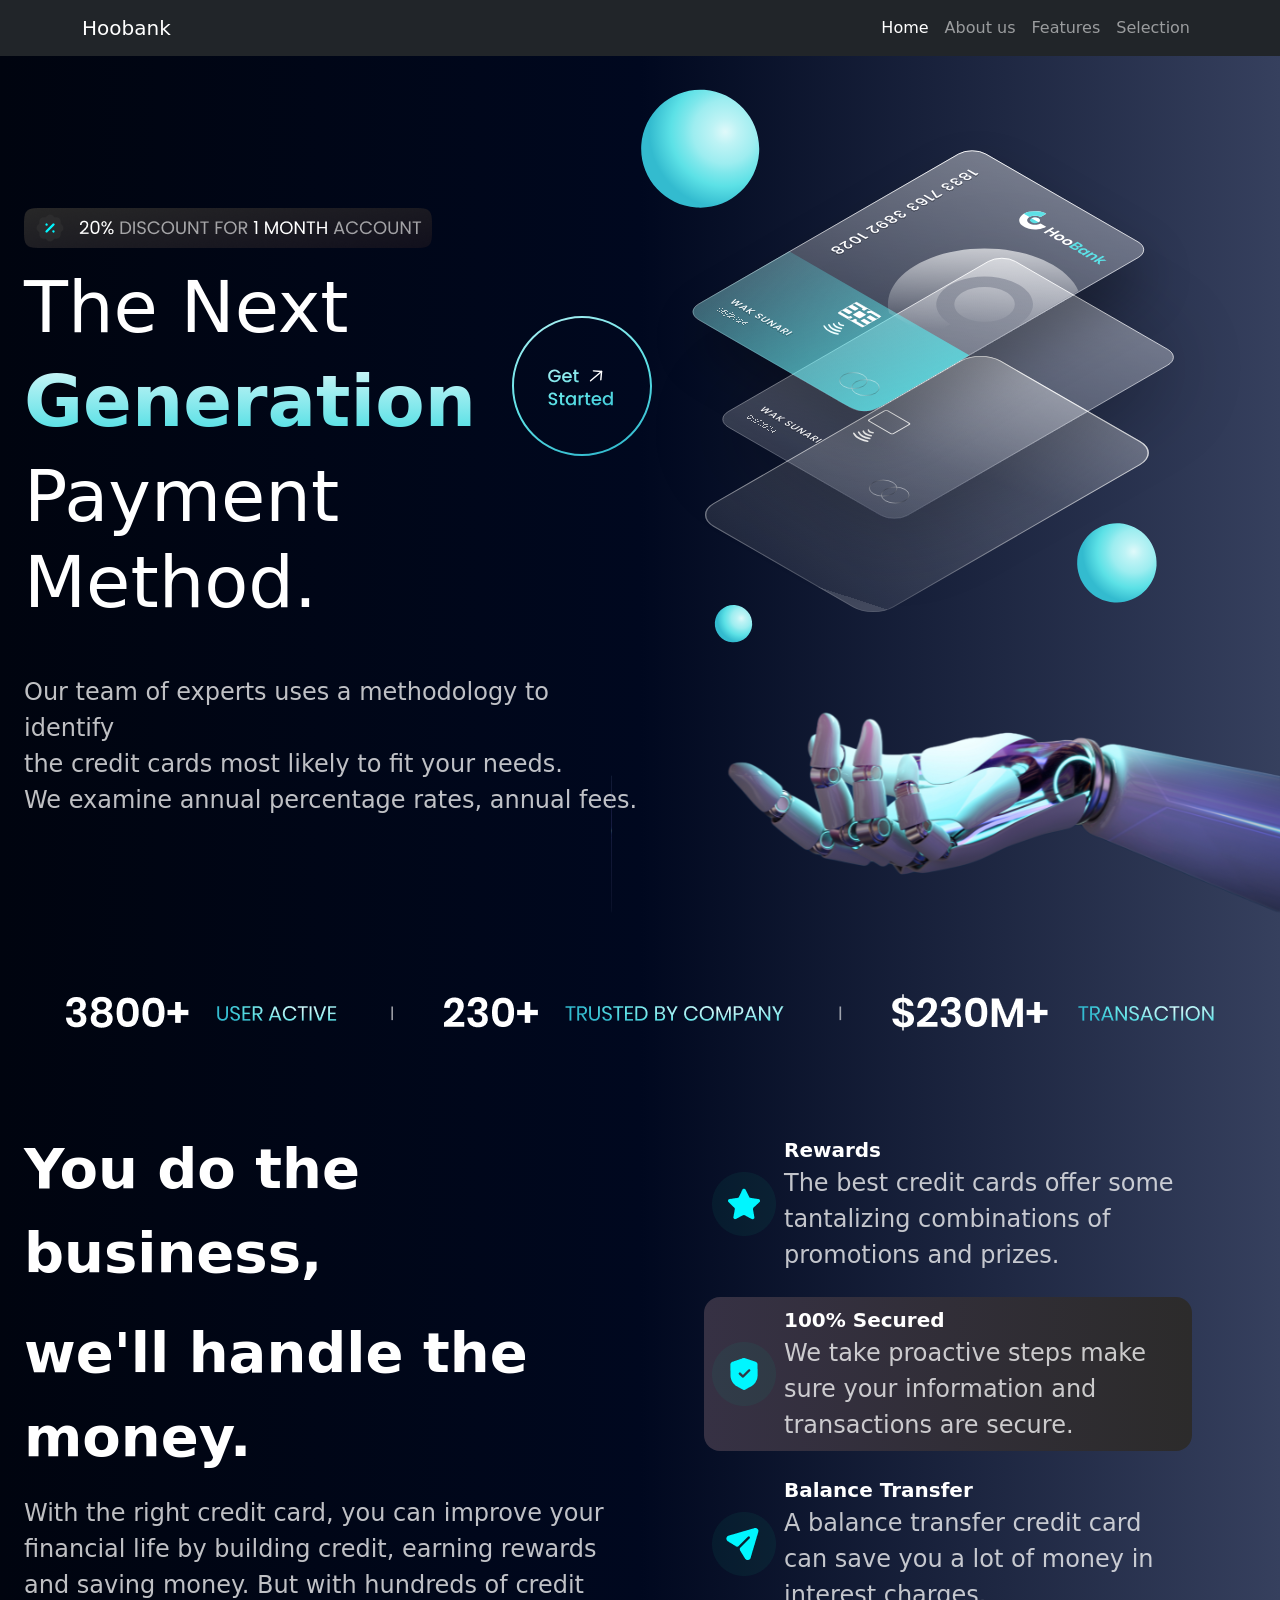
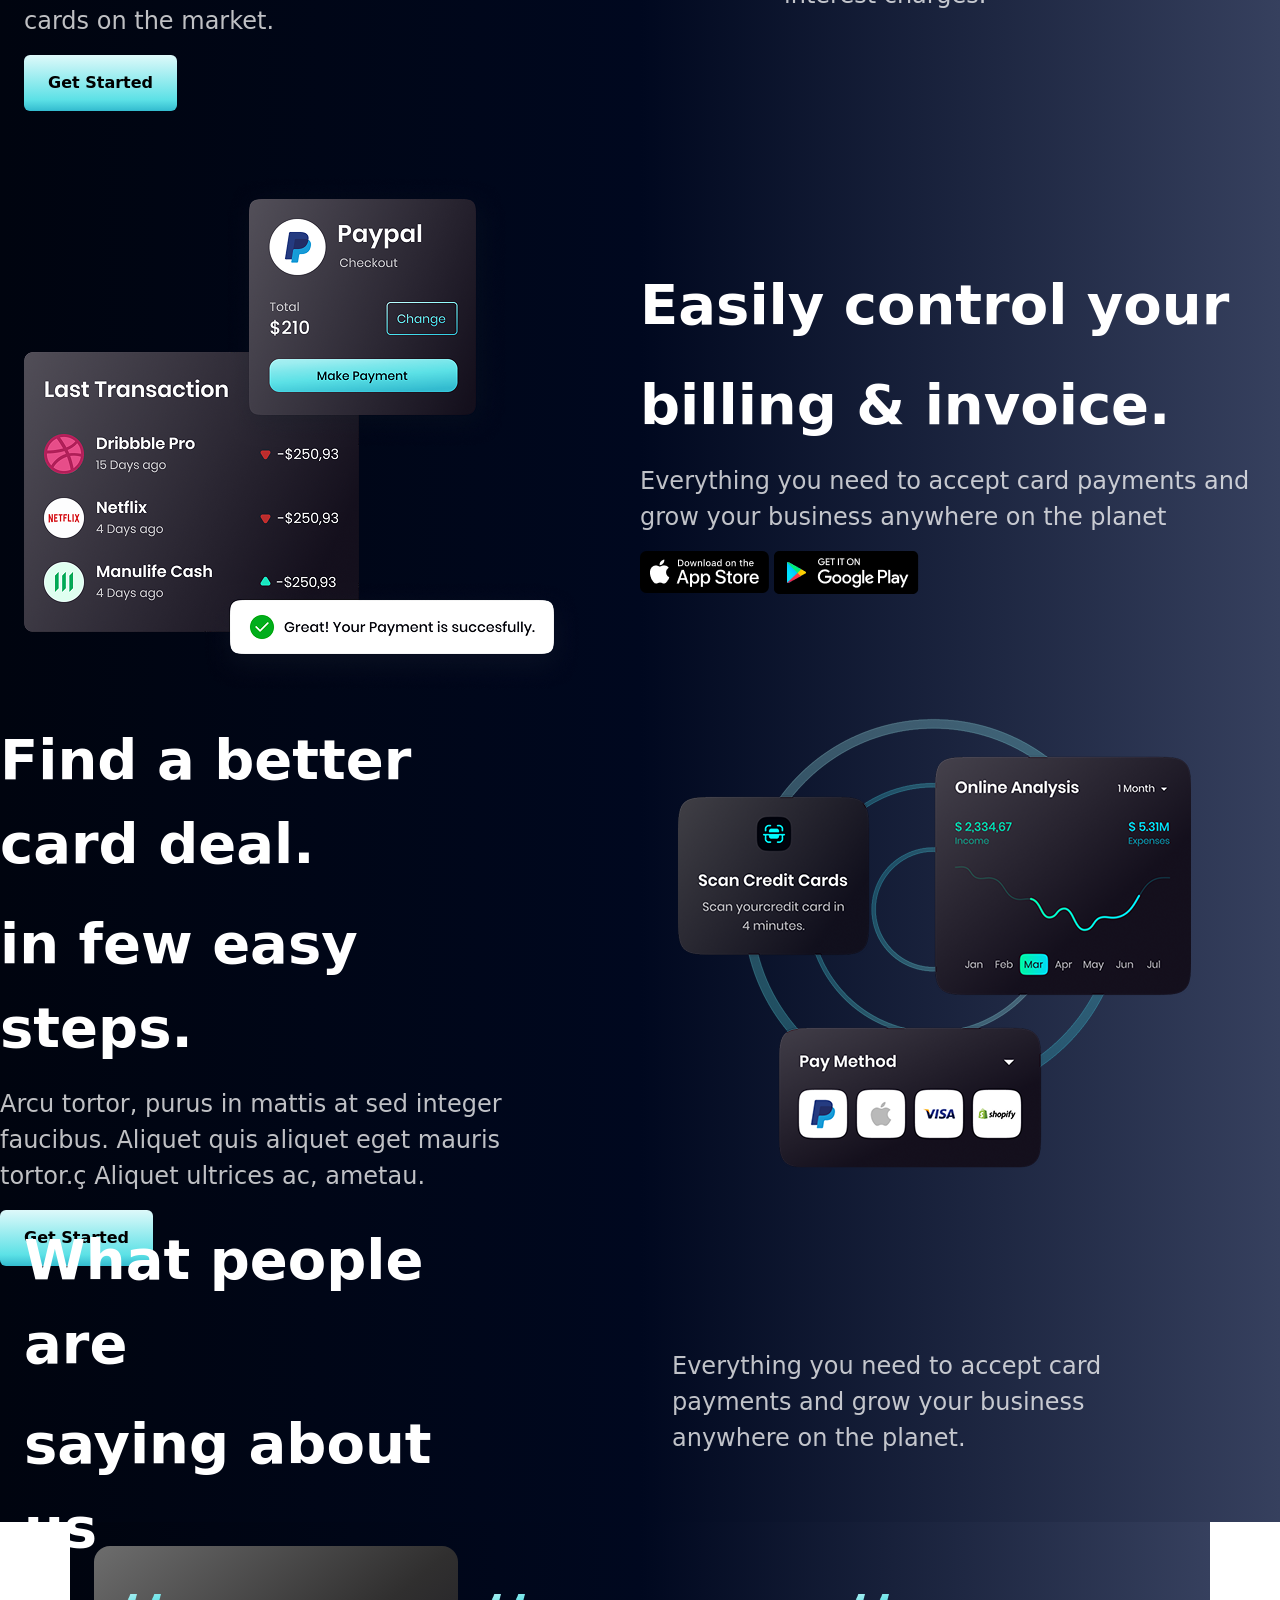
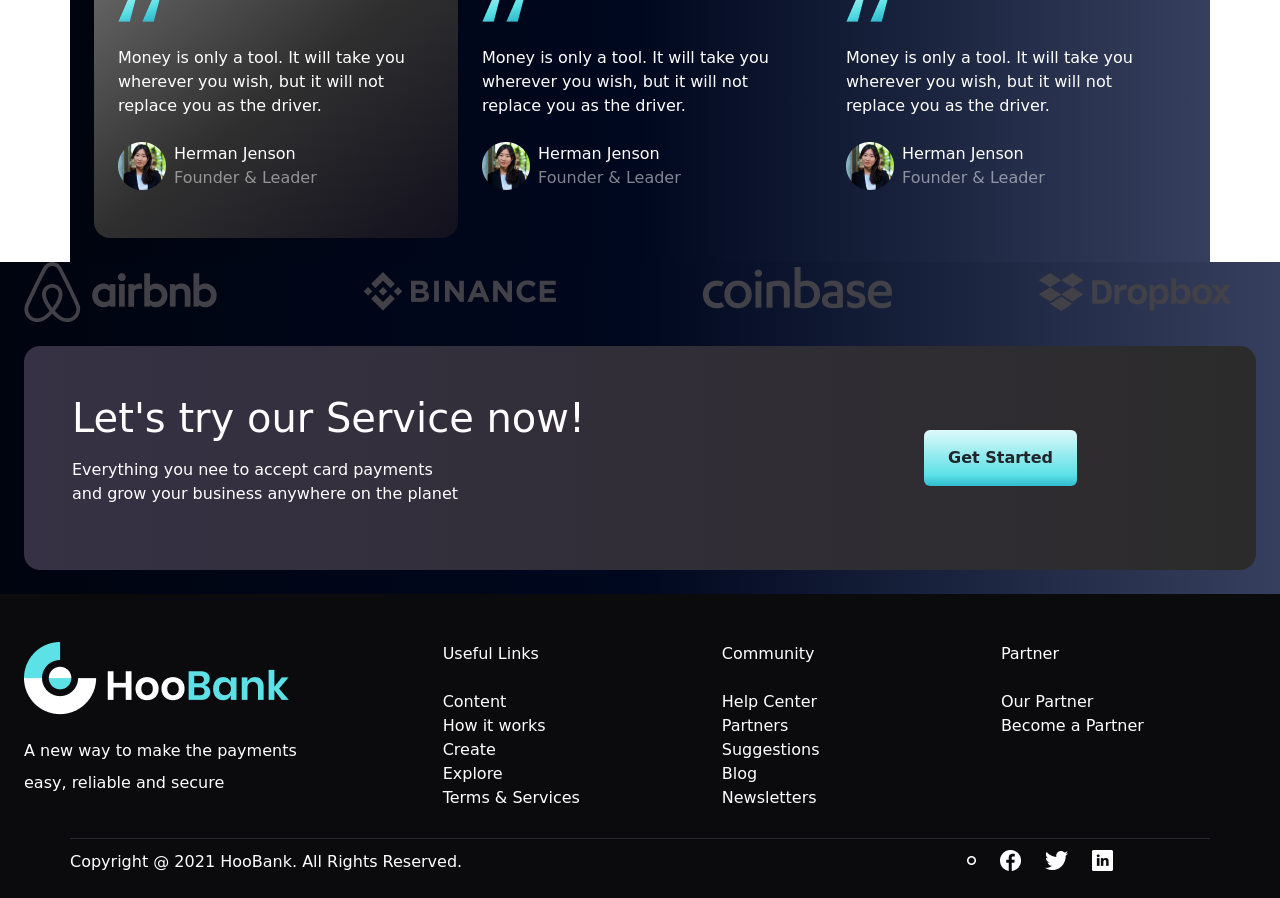
==== bank.html @ 8c1f3d42 "hoobankvOne" ====
<!doctype html>
<html lang="en">
  <head>
    <meta charset="utf-8">
    <meta name="viewport" content="width=device-width, initial-scale=1">
    <title>Bootstrap demo</title>
    <link href="https://cdn.jsdelivr.net/npm/bootstrap@5.3.3/dist/css/bootstrap.min.css" rel="stylesheet" integrity="sha384-QWTKZyjpPEjISv5WaRU9OFeRpok6YctnYmDr5pNlyT2bRjXh0JMhjY6hW+ALEwIH" crossorigin="anonymous">
    <script defer src="https://cdn.jsdelivr.net/npm/bootstrap@5.3.3/dist/js/bootstrap.bundle.min.js" integrity="sha384-YvpcrYf0tY3lHB60NNkmXc5s9fDVZLESaAA55NDzOxhy9GkcIdslK1eN7N6jIeHz" crossorigin="anonymous"></script>
    <link rel="stylesheet" href="style.css">
  </head>
  <body>
    
    <div class="navbar navbar-expand navbar-dark bg-dark">
      <div class="container">
        <a href="#" class="navbar-brand">Hoobank</a>
        <ul class="navbar-nav">
          <li class="nav-item">
            <a href="#" class="nav-link active" aria-current="page">Home</a>
          </li>
          <li class="nav-item">
            <a href="#" class="nav-link">About us</a>
          </li>
          <li class="nav-item">
            <a href="#" class="nav-link">Features</a>
          </li>
          <li class="nav-item">
            <a href="#" class="nav-link">Selection</a>
          </li>
        </ul>
      </div>
    </div>   

    <div class="main-container">
      <div class="main-section text-white d-flex p-4">
        <div class="main-left">
          <div class="mb-3 mt-5">
            <img src="images/descision.png" alt="">
          </div>
          <h1 class="main-text">
            The Next 
          </h1>
          <h1 class="main-text generation">
            Generation
          </h1>
          <h1 class="main-text">
            Payment Method.
          </h1>
          <span class="d-block mt-5 all-text">Our team of experts uses a methodology to identify</span>
          <span class="d-block all-text">the credit cards most likely to fit your needs.</span>
          <span class="d-block all-text">We examine annual percentage rates, annual fees.</span>
        </div>
        <div class="main-right">
          <img src="images/atm3.svg" alt="" class="atm-card" >
        </div>
        <img src="images/robot-hand.svg" alt="" class="robot">
        <img src="images/started.svg" alt="" class="started">
        
      </div>

      <div class="statsM">
        <img src="images/stats.png" alt="" class=" d-block mx-auto">
      </div>

      <div class="businessM d-flex p-4">
        <div class="business-left text-white">
          <p class="all-head fw-semibold mb-3">You do the business,</p>
          <p class="all-head fw-semibold">we'll handle the money.</p>
          <p class="all-text">With the right credit card, you can improve your financial life by building credit, earning rewards and saving money. But with hundreds of credit cards on the market.</p>
          <button class="getStartedBtn mb-3 fw-bold rounded-2">Get Started</button>
        </div>
        <div class="business-right text-white">
          <div class="d-flex align-items-center p-2 mb-3">
            <div class="pe-2">
              <img src="/images/socials/rewards.png" alt="">
            </div>
            <div class="">
              <p class=" mb-0 fs-5 fw-semibold">Rewards</p>
              <p class="mb-0 all-text">The best credit cards offer some tantalizing combinations of promotions and prizes.</p>
            </div>
            
          </div>
          <div class=" d-flex align-items-center p-2 rounded-4 secured mb-3">
            <div class="pe-2">
              <img src="/images/socials/secured.png" alt="">
            </div>
            <div class="">
              <p class=" mb-0 fs-5 fw-semibold">100% Secured</p>
              <p class="mb-0 all-text">We take proactive steps make sure your information and transactions are secure.</p>
            </div>
          </div>
          <div class=" d-flex align-items-center p-2 mb-3">
            <div class="pe-2">
              <img src="/images/socials/transfer.png" alt="">
            </div>
            <div class="">
              <p class=" mb-0 fs-5 fw-semibold">Balance Transfer</p>
              <p class="mb-0 all-text">A balance transfer credit card can save you a lot of money in interest charges.</p>
            </div>
          </div>
        </div>
      </div>
      
      <div class="billingM d-flex p-4">
        <div class="billing-left">
          <img src="/images/success.png" alt="">
        </div>
        <div class="billing-right text-white">
          <p class="all-head fw-semibold mb-3 easily-text">Easily control your</p>
          <p class="all-head fw-semibold">billing & invoice.</p>
          <p class="all-text">Everything you need to accept card payments and grow your business anywhere on the planet</p>
          <img src="images/socials/appStore.png" alt="">
          <img src="images/socials/googlePlay.png" alt="">
        </div>
      </div>

      <div class="easy-stepsM d-flex">
        <div class="step-left text-white">
          <p class="fw-semibold mb-3 all-head">Find a better card deal.</p>
          <p class="fw-semibold all-head">in few easy steps.</p>
          <p class="all-text">Arcu tortor, purus in mattis at sed integer faucibus. Aliquet quis aliquet eget mauris tortor.ç Aliquet ultrices ac, ametau.</p>
          <button class="getStartedBtn mb-3 fw-bold rounded-2">Get Started</button>
        </div>
        <div class="step-right pe-4">
          <img src="/images/payment.png" alt="">
        </div>
      </div>

      <div class="aboutM d-flex p-4 text-white align-items-center">
        
        <div class="about-one">
          <p class="all-head fw-semibold">What people are</p>
          <p class="all-head fw-semibold">saying about us</p>
        </div>
        
        <div class="about-two all-text">
          Everything you need to accept card payments and grow your business anywhere on the planet.
        </div>
      </div>
      <div class="container p-4 testimonialsM text-white">
        <div class="testimonials d-flex">
          <div class="jensen-T firstpic rounded-4 p-5 ps-4 pe-4 ">
            <img class="mb-4" src="/images/apostrophe.png" alt="">
            <p class="mb-4">Money is only a tool. It will take you wherever you wish, but it will not replace you as the driver.</p>
            <div class="d-flex">
              <img class="jensen-pic me-2" src="/images/jensen.png" alt="">
              <div class="">
                <p class="mb-0">Herman Jenson</p>
                <p class="opacity-50 mb-0">Founder & Leader</p>
              </div>
            </div>
          </div>
          <div class="jensen-T p-5 ps-4 pe-4">
            <img class="mb-4" src="/images/apostrophe.png" alt="">
            <p class="mb-4">Money is only a tool. It will take you wherever you wish, but it will not replace you as the driver.</p>
            <div class="d-flex">
              <img class="jensen-pic me-2" src="/images/jensen.png" alt="">
              <div class="">
                <p class="mb-0">Herman Jenson</p>
                <p class="opacity-50 mb-0">Founder & Leader</p>
              </div>
            </div>
          </div>
          <div class="jensen-T p-5 ps-4 pe-4">
            <img class="mb-4" src="/images/apostrophe.png" alt="">
            <p class="mb-4">Money is only a tool. It will take you wherever you wish, but it will not replace you as the driver.</p>
            <div class="d-flex">
              <img class="jensen-pic me-2" src="/images/jensen.png" alt="">
              <div class="">
                <p class="mb-0">Herman Jenson</p>
                <p class="opacity-50 mb-0">Founder & Leader</p>
              </div>
            </div>
          </div>
        </div>
      </div>
      <div class="crypto-servicesM d-flex ps-4 pe-5 justify-content-between align-items-center">
        <img class="" src="/images/crypto/Group 481734.png" alt="">
        <img src="/images/crypto/Group 481735.png" alt="">
        <img src="/images/crypto/Group 481736.png" alt="" class="mb-2">
        <img src="/images/crypto/Group 481737.png" alt="">
      </div>

      <div class="get-startedM  p-4">

        <div class="getStarted d-flex text-white rounded-4 p-5 align-items-center">
          <div class="w-75">
            <h1 class="mb-3">Let's try our Service now!</h1>
            <p class="mb-0">Everything you nee to accept card payments</p>
            <p class="">and grow your business anywhere on the planet</p>
          </div>
          <div class="w-25">
            <button class="btn fw-bold getStartedBtn">Get Started</button>
          </div>
        </div>
      </div>

      <div class="last-section  gx-0 p-4 pt-5 text-white" style="background-color: #0B0A0C;">
        <div class="row">
          <div class="col col-4">
            <img src="images/hoobank-footer.png" alt="">
          <p class="mt-4 mb-2">A new way to make the payments</p>
          <p class="">easy, reliable and secure</p>
          </div>
  
          <div class="col ">
            <p class="useful-links mb-4">Useful Links</p>
            <ul class="list-unstyled">
              <li>Content</li>
              <li>How it works</li>
              <li>Create</li>
              <li>Explore</li>
              <li>Terms & Services</li>
            </ul>
          </div>
  
          <div class="col ">
            <p class="community mb-4">Community</p>
            <ul class="list-unstyled">
              <li>Help Center</li>
              <li>Partners</li>
              <li>Suggestions</li>
              <li>Blog</li>
              <li>Newsletters</li>
            </ul>
          </div>
  
          <div class="col ">
            <p class="Partner mb-4">Partner</p>
            <ul class="list-unstyled">
              <li>Our Partner</li>
              <li>Become a Partner</li>
            </ul>
          </div>

        </div>
        <div class="container p-0">
          <svg width="auto" height="1" viewBox="0 0 1170 1" fill="none" class="svg-line" xmlns="http://www.w3.org/2000/svg">
            <line y1="0.501953" x2="1170" y2="0.501953" stroke="#3F3E45"/>
          </svg>
          <div class="row">
            <div class="col col-9">Copyright @ 2021 HooBank. All Rights Reserved.</div>
            <div class="col col-3">
              <div class="hstack gap-4 ps-4">
                <img src="images/socials/Vector-1.png" alt="">
                <img src="images/socials/Vector.png" alt="">
                <img src="images/socials/Group.png" alt="">
                <img src="images/socials/Vector-2.png" alt="">            
              </div>
            </div>
          </div>  
        </div>
        

      </div>
    </div>

  </body>
</html>
---- style.css ----
.svg-line{
  background-color: #ffffff;
  opacity: 50%;
}

.getStarted, .secured{
  background: linear-gradient( to right, #363144, #2c2b2b);
}

.get-startedM{
  background: linear-gradient( to right, #00040F, #00081f, #36405e);
}

.getStartedBtn{
  background: linear-gradient( to top, #33BBCF, #5CE1E6, #7DE7EB, #9DEDF0, #BEF3F5, #DEF9FA);
 
  border: none;
  padding: 1rem 1.5rem 1rem 1.5rem;
}

.generation{
  background: linear-gradient(to top, #33BBCF, #5CE1E6, #7DE7EB, #9DEDF0, #BEF3F5, #DEF9FA);
  -webkit-background-clip: text;
  -webkit-text-fill-color: transparent;
  font-size: 3rem;
  font-weight: bold;
}


.crypto-servicesM{
  background: linear-gradient( to right, #00040F, #00081f, #36405e);
}

.robot{
  position: absolute;
  bottom: 0%;
  right: 0%;
}

.atm-card{
  height: 70%;
  width: 100%;
}

.started{
  position: absolute;
  top: 30%;
  left: 40%;
}

.main-section{
  position: relative;
}

.jensen-pic{
  height: 3rem;
  width: 3rem;

}

.testimonialsM{
  background: linear-gradient( to right, #00040F, #00081f, #36405e);
}

.jensen-T.firstpic{
  background: linear-gradient(to top left, #11101D,#302f2f,#6D6D6D);

}

.aboutM{
  background: linear-gradient( to right, #00040F, #00081f, #36405e);
  height: 15rem;
}

.about-one{
  flex-basis: 50%;
  padding-right: 10rem;
}

.about-two{
  flex-basis: 50%;
  padding-left: 2rem;
  padding-right: 5rem;
}


.step-left{
  flex-basis: 53%;
  padding-right: 10%;
}

.step-right, .billing-right{
  flex-basis: 47%;
}

.easy-stepsM, .billingM, .businessM, .statsM, .main-section {
  background: linear-gradient( to right, #00040F, #00081f, #36405e);
}

.billing-left{
  flex-basis: 50%;
  padding-right: 0%;
}

.billing-right{
  flex-basis: 50%;
  
}

.business-right{
  flex-basis: 50%;
  padding-left: 4rem;
  padding-right: 4rem
}

.easily-text{
  margin-top: 5.5rem;
}

.business-left{
  flex-basis: 50%;
  
}

.main-left{
  flex-basis: 50%;
  padding-top: 5rem ;
  padding-bottom: 5rem;
}

.main-right{
  flex-basis: 50%;
}

.main-container{
  width: 100vw;
}

.main-text{
  font-size: 4.5rem;
}

.statsM{
  padding: 4rem;
}

.all-text{
  font-size: 1.5rem;
  opacity: .75;
}

.all-head{
  font-size: 3.5rem
}

.billingM{
  padding-left: 1.5rem;
  padding-right: 1.5rem;
  padding-top: 3rem;
  padding-bottom: 3rem;
}
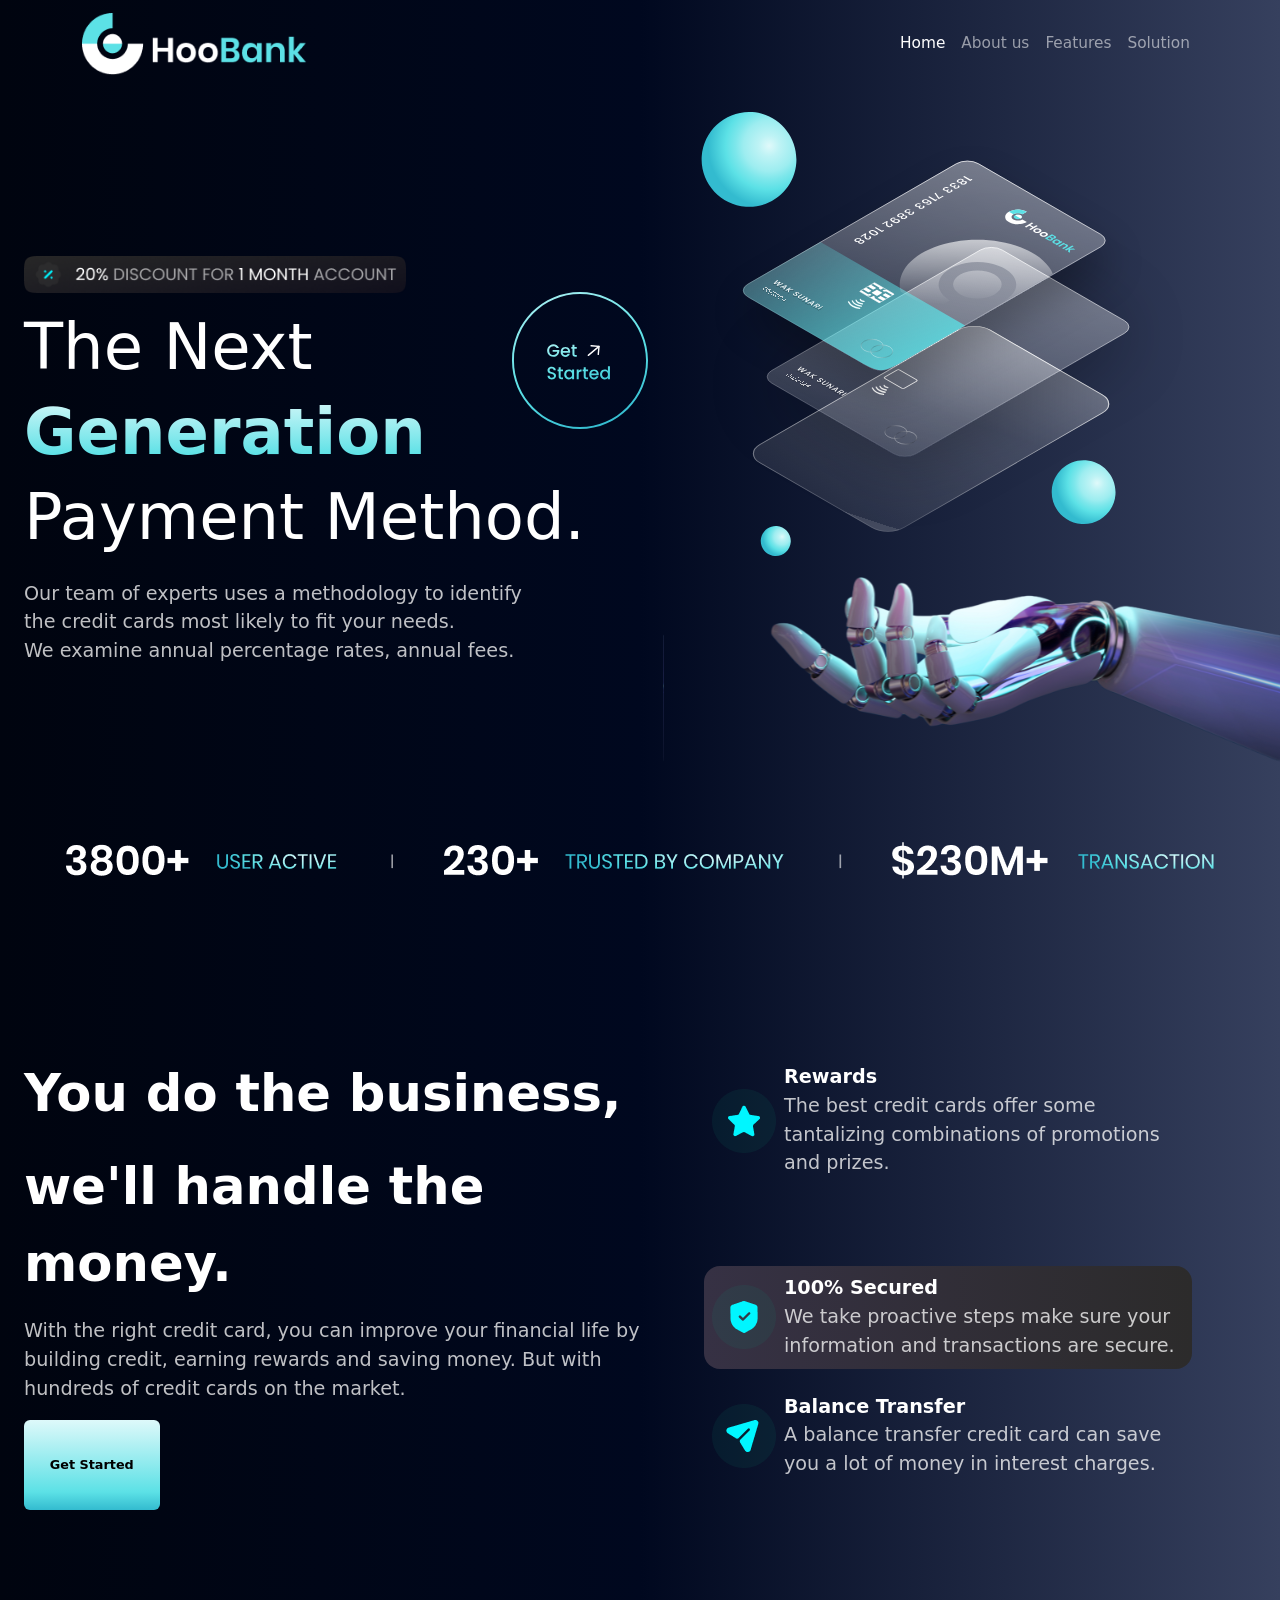
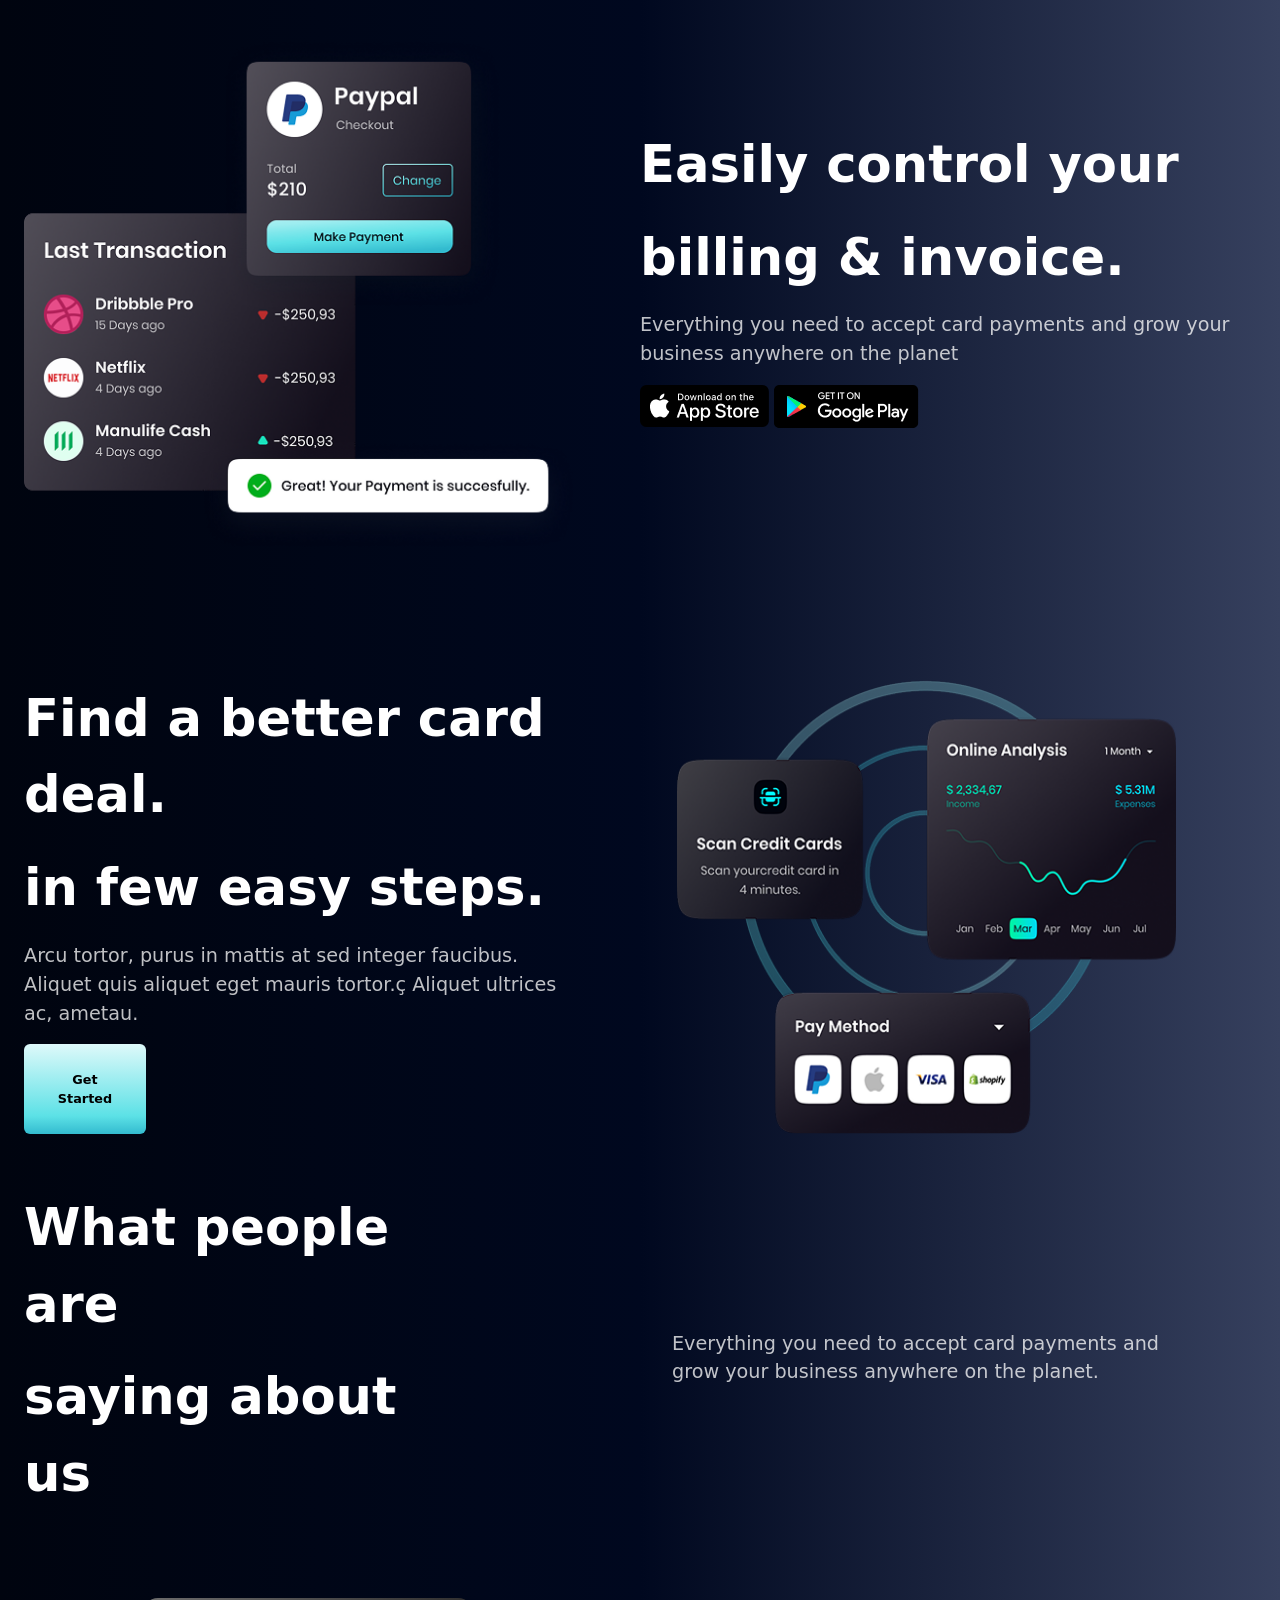
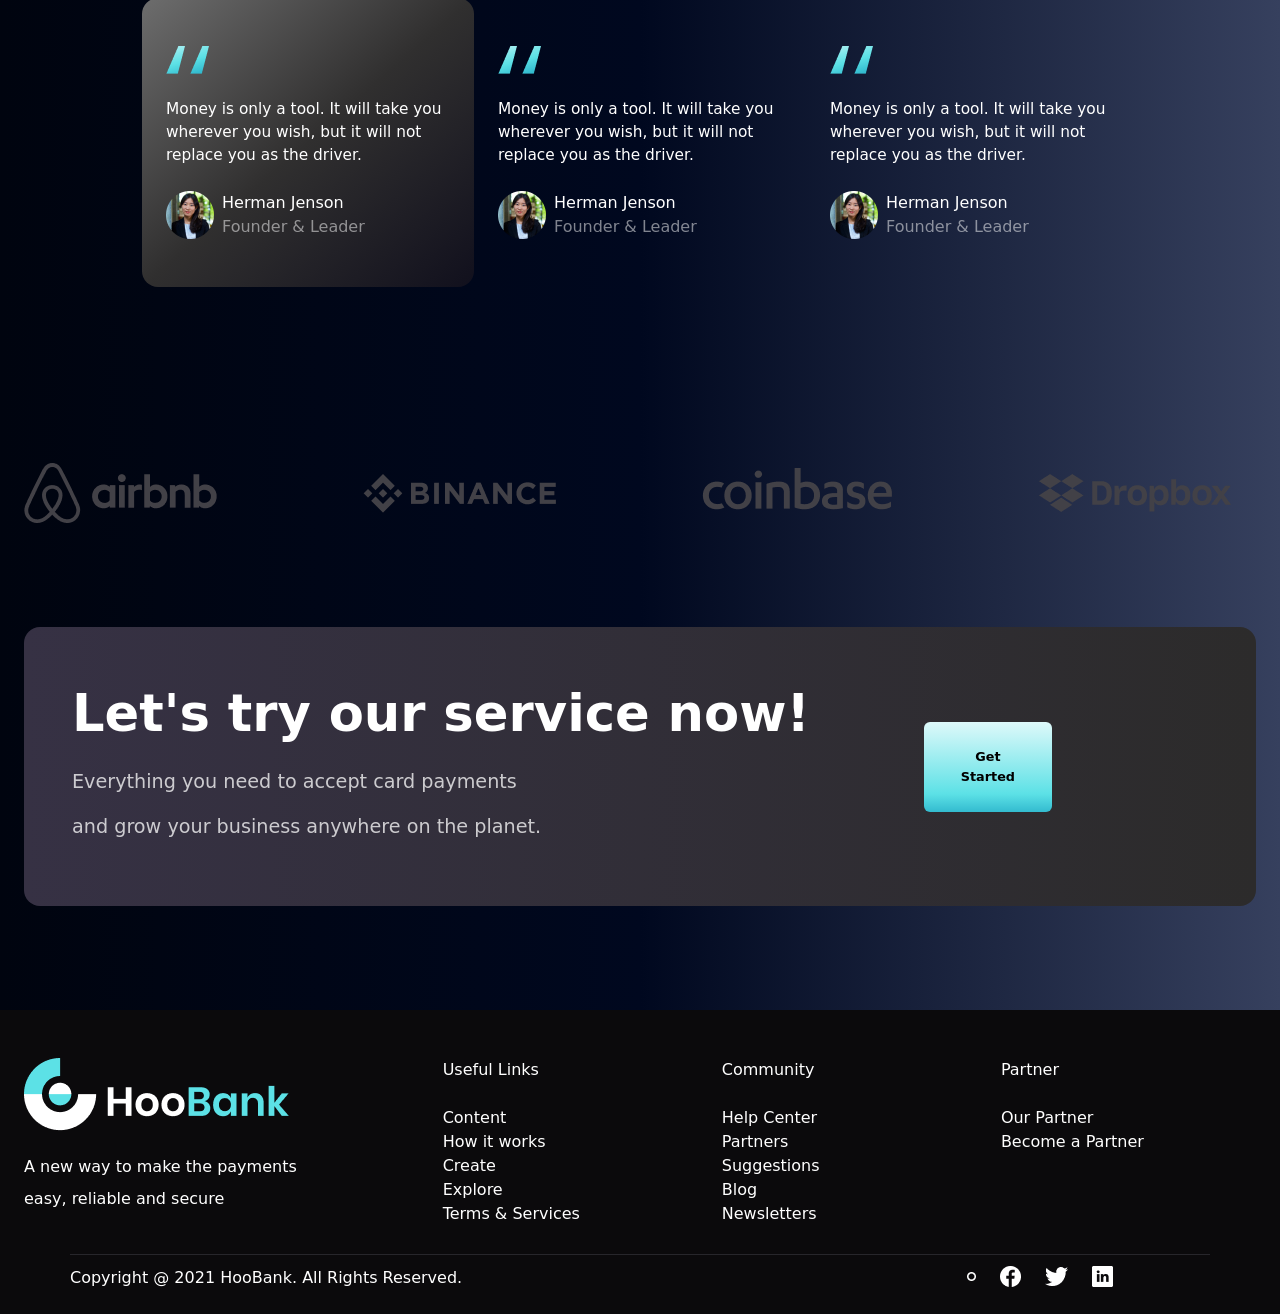
==== commit 3bc3adf3: "2nd commit of bank" ====
--- a/bank.html
+++ b/bank.html
@@ -10,21 +10,23 @@
   </head>
   <body>
     
-    <div class="navbar navbar-expand navbar-dark bg-dark">
+    <div class="navbar navbar-expand navbar-dark my-menu">
       <div class="container">
-        <a href="#" class="navbar-brand">Hoobank</a>
-        <ul class="navbar-nav">
-          <li class="nav-item">
-            <a href="#" class="nav-link active" aria-current="page">Home</a>
-          </li>
-          <li class="nav-item">
-            <a href="#" class="nav-link">About us</a>
-          </li>
-          <li class="nav-item">
-            <a href="#" class="nav-link">Features</a>
-          </li>
-          <li class="nav-item">
-            <a href="#" class="nav-link">Selection</a>
+        <a href="#" class="navbar-brand">
+          <img src="images/hoobank-footer.png" alt="" style="width :25vh">
+        </a>
+        <ul class="navbar-nav navi">
+          <li class="nav-item">
+            <a href="#" class="nav-link active navi-text" aria-current="page">Home</a>
+          </li>
+          <li class="nav-item">
+            <a href="#" class="nav-link navi-text">About us</a>
+          </li>
+          <li class="nav-item">
+            <a href="#" class="nav-link navi-text">Features</a>
+          </li>
+          <li class="nav-item">
+            <a href="#" class="nav-link navi-text">Solution</a>
           </li>
         </ul>
       </div>
@@ -33,8 +35,8 @@
     <div class="main-container">
       <div class="main-section text-white d-flex p-4">
         <div class="main-left">
-          <div class="mb-3 mt-5">
-            <img src="images/descision.png" alt="">
+          <div class="mb-3 decision-con">
+            <img src="images/descision.png" alt="" class="decision">
           </div>
           <h1 class="main-text">
             The Next 
@@ -45,7 +47,7 @@
           <h1 class="main-text">
             Payment Method.
           </h1>
-          <span class="d-block mt-5 all-text">Our team of experts uses a methodology to identify</span>
+          <span class="d-block mt-4 all-text">Our team of experts uses a methodology to identify</span>
           <span class="d-block all-text">the credit cards most likely to fit your needs.</span>
           <span class="d-block all-text">We examine annual percentage rates, annual fees.</span>
         </div>
@@ -58,42 +60,44 @@
       </div>
 
       <div class="statsM">
-        <img src="images/stats.png" alt="" class=" d-block mx-auto">
-      </div>
-
-      <div class="businessM d-flex p-4">
+        <img src="images/stats.png" alt="" class=" stats d-block mx-auto">
+      </div>
+
+      <div class="businessM p-4 d-flex">
         <div class="business-left text-white">
           <p class="all-head fw-semibold mb-3">You do the business,</p>
           <p class="all-head fw-semibold">we'll handle the money.</p>
           <p class="all-text">With the right credit card, you can improve your financial life by building credit, earning rewards and saving money. But with hundreds of credit cards on the market.</p>
-          <button class="getStartedBtn mb-3 fw-bold rounded-2">Get Started</button>
+          <div class="button-con">
+            <button class="getStartedBtn mb-3 fw-bold rounded-2">Get Started</button>
+          </div>
         </div>
         <div class="business-right text-white">
           <div class="d-flex align-items-center p-2 mb-3">
-            <div class="pe-2">
-              <img src="/images/socials/rewards.png" alt="">
-            </div>
-            <div class="">
-              <p class=" mb-0 fs-5 fw-semibold">Rewards</p>
+            <div class="pe-2 reward-pic">
+              <img src="/images/socials/rewards.png" alt="" class="">
+            </div>
+            <div class="reward">
+              <p class=" mb-0 fw-semibold reward-header">Rewards</p>
               <p class="mb-0 all-text">The best credit cards offer some tantalizing combinations of promotions and prizes.</p>
             </div>
             
           </div>
           <div class=" d-flex align-items-center p-2 rounded-4 secured mb-3">
-            <div class="pe-2">
+            <div class="pe-2 reward-pic">
               <img src="/images/socials/secured.png" alt="">
             </div>
-            <div class="">
-              <p class=" mb-0 fs-5 fw-semibold">100% Secured</p>
+            <div class="reward">
+              <p class=" mb-0 reward-header fw-semibold">100% Secured</p>
               <p class="mb-0 all-text">We take proactive steps make sure your information and transactions are secure.</p>
             </div>
           </div>
           <div class=" d-flex align-items-center p-2 mb-3">
-            <div class="pe-2">
+            <div class="pe-2 reward-pic">
               <img src="/images/socials/transfer.png" alt="">
             </div>
-            <div class="">
-              <p class=" mb-0 fs-5 fw-semibold">Balance Transfer</p>
+            <div class="reward">
+              <p class=" mb-0 reward-header fw-semibold">Balance Transfer</p>
               <p class="mb-0 all-text">A balance transfer credit card can save you a lot of money in interest charges.</p>
             </div>
           </div>
@@ -102,7 +106,7 @@
       
       <div class="billingM d-flex p-4">
         <div class="billing-left">
-          <img src="/images/success.png" alt="">
+          <img src="/images/success.png" alt="" class="big">
         </div>
         <div class="billing-right text-white">
           <p class="all-head fw-semibold mb-3 easily-text">Easily control your</p>
@@ -113,15 +117,17 @@
         </div>
       </div>
 
-      <div class="easy-stepsM d-flex">
+      <div class="easy-stepsM d-flex p-4">
         <div class="step-left text-white">
           <p class="fw-semibold mb-3 all-head">Find a better card deal.</p>
           <p class="fw-semibold all-head">in few easy steps.</p>
           <p class="all-text">Arcu tortor, purus in mattis at sed integer faucibus. Aliquet quis aliquet eget mauris tortor.ç Aliquet ultrices ac, ametau.</p>
-          <button class="getStartedBtn mb-3 fw-bold rounded-2">Get Started</button>
+          <div class="button-con">
+            <button class="getStartedBtn mb-3 fw-bold rounded-2">Get Started</button>
+          </div>
         </div>
         <div class="step-right pe-4">
-          <img src="/images/payment.png" alt="">
+          <img src="/images/payment.png" alt="" class="big">
         </div>
       </div>
 
@@ -136,11 +142,11 @@
           Everything you need to accept card payments and grow your business anywhere on the planet.
         </div>
       </div>
-      <div class="container p-4 testimonialsM text-white">
-        <div class="testimonials d-flex">
+      <div class="p-4 testimonialsM text-white mt-4">
+        <div class="container testimonials d-flex">
           <div class="jensen-T firstpic rounded-4 p-5 ps-4 pe-4 ">
-            <img class="mb-4" src="/images/apostrophe.png" alt="">
-            <p class="mb-4">Money is only a tool. It will take you wherever you wish, but it will not replace you as the driver.</p>
+            <img class="mb-4" src="/images/apostrophe.png" alt="" style="margin-bottom: 3rem;" >
+            <p class="mb-4" style="font-size: 1.2vw;">Money is only a tool. It will take you wherever you wish, but it will not replace you as the driver.</p>
             <div class="d-flex">
               <img class="jensen-pic me-2" src="/images/jensen.png" alt="">
               <div class="">
@@ -149,9 +155,9 @@
               </div>
             </div>
           </div>
-          <div class="jensen-T p-5 ps-4 pe-4">
-            <img class="mb-4" src="/images/apostrophe.png" alt="">
-            <p class="mb-4">Money is only a tool. It will take you wherever you wish, but it will not replace you as the driver.</p>
+          <div class="jensen-T rounded-4 p-5 ps-4 pe-4 ">
+            <img class="mb-4" src="/images/apostrophe.png" alt="" style="margin-bottom: 3rem;" >
+            <p class="mb-4" style="font-size: 1.2vw;">Money is only a tool. It will take you wherever you wish, but it will not replace you as the driver.</p>
             <div class="d-flex">
               <img class="jensen-pic me-2" src="/images/jensen.png" alt="">
               <div class="">
@@ -160,9 +166,9 @@
               </div>
             </div>
           </div>
-          <div class="jensen-T p-5 ps-4 pe-4">
-            <img class="mb-4" src="/images/apostrophe.png" alt="">
-            <p class="mb-4">Money is only a tool. It will take you wherever you wish, but it will not replace you as the driver.</p>
+          <div class="jensen-T rounded-4 p-5 ps-4 pe-4 ">
+            <img class="mb-4" src="/images/apostrophe.png" alt="" style="margin-bottom: 3rem;" >
+            <p class="mb-4" style="font-size: 1.2vw;">Money is only a tool. It will take you wherever you wish, but it will not replace you as the driver.</p>
             <div class="d-flex">
               <img class="jensen-pic me-2" src="/images/jensen.png" alt="">
               <div class="">
@@ -184,12 +190,12 @@
 
         <div class="getStarted d-flex text-white rounded-4 p-5 align-items-center">
           <div class="w-75">
-            <h1 class="mb-3">Let's try our Service now!</h1>
-            <p class="mb-0">Everything you nee to accept card payments</p>
-            <p class="">and grow your business anywhere on the planet</p>
-          </div>
-          <div class="w-25">
-            <button class="btn fw-bold getStartedBtn">Get Started</button>
+            <p class="fw-semibold mb-3 all-head">Let's try our service now!</p>
+            <p class="all-text">Everything you need to accept card payments</p>
+            <p class="all-text">and grow your business anywhere on the planet.</p>
+          </div>
+          <div class="w-25 button-con">
+            <button class="getStartedBtn mb-3 fw-bold rounded-2 lastbtn">Get Started</button>
           </div>
         </div>
       </div>
--- a/style.css
+++ b/style.css
@@ -5,6 +5,7 @@
 
 .getStarted, .secured{
   background: linear-gradient( to right, #363144, #2c2b2b);
+  margin-top: 5rem;
 }
 
 .get-startedM{
@@ -16,6 +17,17 @@
  
   border: none;
   padding: 1rem 1.5rem 1rem 1.5rem;
+  height: 100%;
+  width: 22%;
+  font-size: 1vw;
+}
+
+.button-con{
+  height: 10vh; 
+}
+
+.reward-header{
+  font-size: 1.5vw;
 }
 
 .generation{
@@ -29,12 +41,14 @@
 
 .crypto-servicesM{
   background: linear-gradient( to right, #00040F, #00081f, #36405e);
+  margin-top: 5rem;
 }
 
 .robot{
   position: absolute;
   bottom: 0%;
   right: 0%;
+  height: 60%;
 }
 
 .atm-card{
@@ -46,6 +60,7 @@
   position: absolute;
   top: 30%;
   left: 40%;
+  height: 20%;
 }
 
 .main-section{
@@ -57,9 +72,13 @@
   width: 3rem;
 
 }
-
 .testimonialsM{
   background: linear-gradient( to right, #00040F, #00081f, #36405e);
+  
+}
+
+.testimonials{
+  padding: 4.5rem;
 }
 
 .jensen-T.firstpic{
@@ -86,15 +105,19 @@
 
 .step-left{
   flex-basis: 53%;
-  padding-right: 10%;
+  padding-right: 8%;
 }
 
 .step-right, .billing-right{
   flex-basis: 47%;
 }
 
-.easy-stepsM, .billingM, .businessM, .statsM, .main-section {
-  background: linear-gradient( to right, #00040F, #00081f, #36405e);
+.easy-stepsM, .billingM, .businessM, .statsM, .main-section, .main-container, .my-menu {
+  background: linear-gradient( to right, #00040F, #00081f, #36405e);
+}
+
+.businessM, .billingM{
+  margin-top: 5rem;
 }
 
 .billing-left{
@@ -133,11 +156,11 @@
 }
 
 .main-container{
-  width: 100vw;
+  
 }
 
 .main-text{
-  font-size: 4.5rem;
+  font-size: 5vw;
 }
 
 .statsM{
@@ -145,12 +168,12 @@
 }
 
 .all-text{
-  font-size: 1.5rem;
+  font-size: 1.5vw;
   opacity: .75;
 }
 
 .all-head{
-  font-size: 3.5rem
+  font-size: 4vw
 }
 
 .billingM{
@@ -158,4 +181,49 @@
   padding-right: 1.5rem;
   padding-top: 3rem;
   padding-bottom: 3rem;
-}+}
+
+.stats{
+  width:100%
+}
+
+.decision{
+  width: 62%;
+}
+
+.reward-pic{
+  flex-basis: auto ;
+}
+
+.reward{
+  flex-basis: content;
+}
+
+.lastbtn{
+  width: 45%;
+}
+
+.easy-stepsM, .aboutM{
+  margin-top: 5rem;
+}
+
+.decision-con{
+  margin-top: 4rem;
+}
+
+.big{
+  height: 100%;
+  width: 90%;
+}
+
+.last-section{
+  margin-top: 5rem;
+}
+
+.navi{
+  flex-basis: auto;
+}
+
+.navi-text{
+  font-size: 1.2vw
+}
